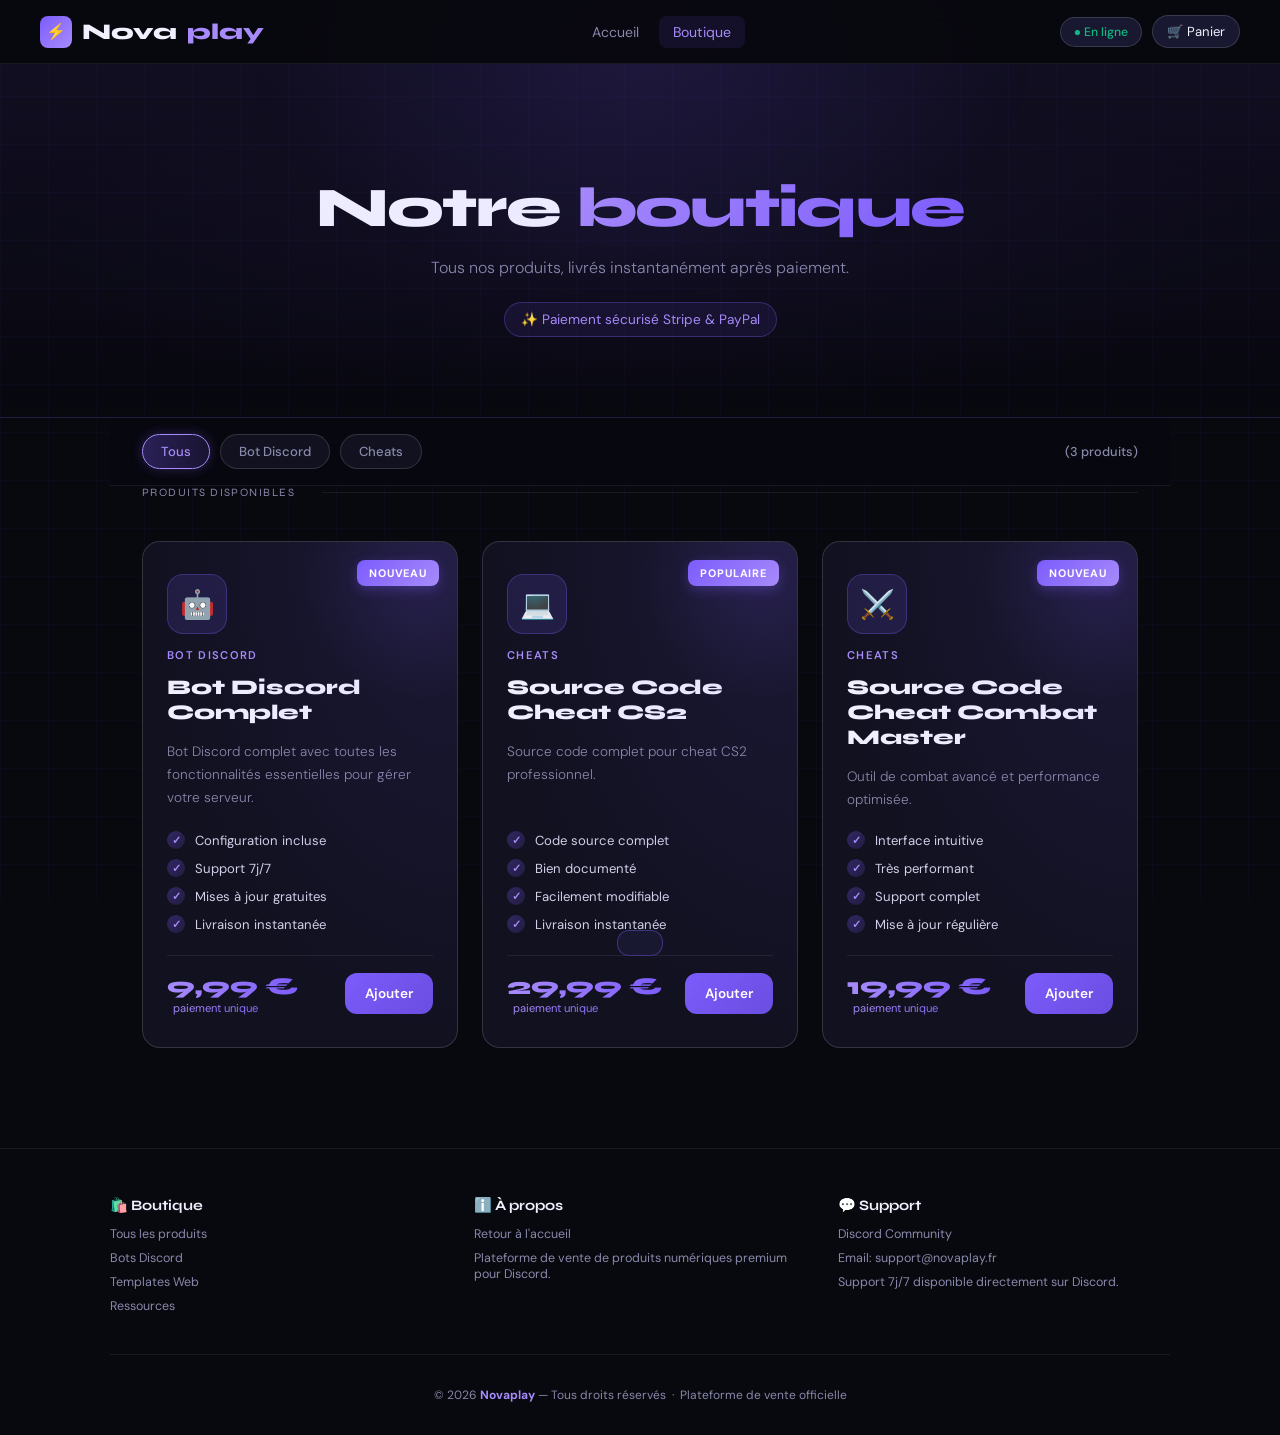
==== boutique.html @ 36837efa "Add files via upload" ====
<!DOCTYPE html>
<html lang="fr">
<head>
  <meta charset="UTF-8">
  <meta name="viewport" content="width=device-width, initial-scale=1.0">
  <title>Novaplay — Boutique</title>
  <link href="https://fonts.googleapis.com/css2?family=Syne:wght@400;600;700;800&family=DM+Sans:wght@300;400;500&display=swap" rel="stylesheet">
  <link rel="stylesheet" href="css/style.css">
  <style>
    /* ── PAGE : BOUTIQUE ── */

    .shop-hero {
      position: relative; z-index: 1;
      text-align: center;
      padding: 110px 2rem 80px;
      background: linear-gradient(180deg, rgba(124,92,252,0.08) 0%, transparent 100%);
      border-bottom: 1px solid rgba(124,92,252,0.15);
    }
    .shop-hero::before {
      content: ''; position: absolute; inset: 0;
      background: radial-gradient(ellipse at center, rgba(124,92,252,0.05) 0%, transparent 70%);
      pointer-events: none;
    }
    .shop-hero h1 {
      font-family: 'Syne', sans-serif; font-weight: 800;
      font-size: clamp(2.2rem, 5vw, 3.5rem);
      letter-spacing: -0.03em; margin-bottom: 16px;
      animation: fadeInDown 0.8s ease-out;
    }
    .shop-hero h1 span {
      background: linear-gradient(120deg, #a78bfa 0%, #7c5cfc 50%, #a78bfa 100%);
      -webkit-background-clip: text; -webkit-text-fill-color: transparent;
      background-clip: text;
      background-size: 200% 200%;
      animation: gradientShift 3s ease infinite;
    }
    @keyframes gradientShift {
      0%, 100% { background-position: 0% 50%; }
      50% { background-position: 100% 50%; }
    }
    .shop-hero p { color: var(--muted); font-size: 1rem; font-weight: 300; margin-bottom: 12px; animation: fadeInUp 0.8s ease-out 0.1s backwards; }
    .shop-hero-info {
      font-size: 0.85rem; color: var(--accent2);
      margin-top: 12px; display: inline-block;
      background: rgba(124,92,252,0.1); border: 1px solid rgba(124,92,252,0.3);
      border-radius: 20px; padding: 8px 16px;
      animation: fadeInUp 0.8s ease-out 0.2s backwards;
    }

    /* Filtres */
    .filters {
      position: sticky; top: 64px; z-index: 50;
      max-width: 1060px; margin: 0 auto;
      padding: 16px 2rem;
      display: flex; flex-wrap: wrap; gap: 10px; align-items: center;
      background: rgba(8,8,15,0.8);
      backdrop-filter: blur(12px);
      border-bottom: 1px solid var(--border);
    }
    .filter-btn {
      background: var(--surface); border: 1px solid var(--border2);
      border-radius: 24px; padding: 8px 18px;
      font-size: 0.82rem; font-weight: 500; color: var(--muted);
      cursor: pointer;
      transition: all 0.3s cubic-bezier(0.4, 0, 0.2, 1);
      font-family: 'DM Sans', sans-serif;
      position: relative; overflow: hidden;
    }
    .filter-btn::before {
      content: ''; position: absolute; inset: 0;
      background: linear-gradient(90deg, transparent, rgba(255,255,255,0.1), transparent);
      transform: translateX(-100%);
    }
    .filter-btn:hover::before { transform: translateX(100%); transition: 0.5s; }
    .filter-btn:hover {
      background: rgba(124,92,252,0.2);
      border-color: rgba(124,92,252,0.6);
      color: var(--accent2);
      transform: translateY(-2px);
    }
    .filter-btn.active {
      background: linear-gradient(90deg, rgba(124,92,252,0.3), rgba(124,92,252,0.15));
      border-color: var(--accent2);
      color: var(--accent2);
      box-shadow: 0 0 12px rgba(124,92,252,0.3);
    }
    .filter-spacer { flex: 1; }
    #product-count { font-size: 0.8rem; color: var(--muted); font-weight: 500; }

    /* Grille produits */
    .shop-wrap {
      position: relative; z-index: 1;
      max-width: 1060px; margin: 0 auto;
      padding: 0 2rem 100px;
    }
    .product-grid {
      display: grid;
      grid-template-columns: repeat(auto-fill, minmax(310px, 1fr));
      gap: 24px;
      padding-top: 20px;
    }

    /* Carte produit */
    .pcard {
      position: relative; overflow: hidden;
      background: var(--surface); border: 1px solid var(--border2);
      border-radius: 18px; padding: 2rem 1.5rem;
      display: flex; flex-direction: column; gap: 14px;
      transition: all 0.4s cubic-bezier(0.4, 0, 0.2, 1);
      animation: fadeInScale 0.6s ease-out backwards;
    }
    .pcard:nth-child(1) { animation-delay: 0.05s; }
    .pcard:nth-child(2) { animation-delay: 0.1s; }
    .pcard:nth-child(3) { animation-delay: 0.15s; }
    .pcard:hover {
      border-color: rgba(124,92,252,0.7);
      transform: translateY(-8px);
      box-shadow: 0 20px 40px rgba(124,92,252,0.15);
    }
    .pcard::before {
      content: ''; position: absolute; inset: 0;
      background: radial-gradient(ellipse at top right, rgba(124,92,252,0.1) 0%, transparent 70%);
      pointer-events: none;
    }

    .pcard-glow {
      position: absolute; top: -80px; right: -80px;
      width: 240px; height: 240px; border-radius: 50%;
      background: radial-gradient(ellipse, rgba(124,92,252,0.12) 0%, transparent 70%);
      pointer-events: none;
      transition: all 0.4s ease;
    }
    .pcard:hover .pcard-glow {
      top: -40px; right: -40px;
      background: radial-gradient(ellipse, rgba(124,92,252,0.2) 0%, transparent 70%);
    }

    .pcard-badge {
      position: absolute; top: 18px; right: 18px;
      background: linear-gradient(135deg, var(--accent), #a78bfa);
      border-radius: 8px; padding: 6px 12px;
      font-size: 0.68rem; font-weight: 700;
      letter-spacing: 0.08em; text-transform: uppercase; color: #fff;
      box-shadow: 0 4px 12px rgba(124,92,252,0.3);
      animation: bounce 0.6s ease-out;
    }
    @keyframes bounce {
      0% { transform: scale(0) rotate(-45deg); }
      50% { transform: scale(1.1); }
      100% { transform: scale(1) rotate(0); }
    }

    .pcard-icon {
      width: 60px; height: 60px; border-radius: 16px;
      background: rgba(124,92,252,0.15); border: 1.5px solid rgba(124,92,252,0.3);
      display: flex; align-items: center; justify-content: center; font-size: 28px;
      transition: all 0.3s ease;
    }
    .pcard:hover .pcard-icon {
      background: rgba(124,92,252,0.25);
      border-color: rgba(124,92,252,0.5);
      transform: scale(1.1) rotate(5deg);
    }

    .pcard-cat {
      font-size: 0.7rem; color: var(--accent2); text-transform: uppercase;
      letter-spacing: 0.12em; font-weight: 600;
    }
    .pcard-name {
      font-family: 'Syne', sans-serif; font-weight: 800; font-size: 1.3rem;
      line-height: 1.2; color: var(--text);
    }
    .pcard-desc {
      font-size: 0.85rem; color: var(--muted); line-height: 1.7;
      font-weight: 300; flex: 1;
    }

    .pcard-features {
      display: flex; flex-direction: column; gap: 10px;
      margin-top: 6px;
    }
    .pcard-feat {
      display: flex; align-items: center; gap: 10px;
      font-size: 0.82rem; color: #d0d0e8;
      transition: transform 0.2s ease;
    }
    .pcard:hover .pcard-feat {
      transform: translateX(4px);
    }
    .pcard-feat::before {
      content: '✓'; width: 18px; height: 18px;
      border-radius: 50%;
      background: linear-gradient(135deg, rgba(124,92,252,0.3), rgba(124,92,252,0.15));
      display: flex; align-items: center; justify-content: center;
      flex-shrink: 0; font-size: 0.7rem; color: var(--accent2); font-weight: bold;
    }

    .pcard-bottom {
      display: flex; align-items: center; justify-content: space-between;
      margin-top: 8px; padding-top: 16px; border-top: 1px solid var(--border);
    }
    .pcard-price {
      font-family: 'Syne', sans-serif; font-weight: 800; font-size: 1.5rem;
      background: linear-gradient(90deg, #a78bfa, #7c5cfc);
      -webkit-background-clip: text; -webkit-text-fill-color: transparent;
      background-clip: text;
    }
    .pcard-price small {
      font-size: 0.7rem; color: var(--muted);
      font-weight: 400; font-family: 'DM Sans', sans-serif; margin-left: 6px;
      display: block;
    }

    .btn-add {
      background: linear-gradient(135deg, var(--accent), #6a4de0);
      color: #fff; border: none;
      border-radius: 12px; padding: 12px 20px;
      font-size: 0.85rem; font-weight: 600;
      font-family: 'DM Sans', sans-serif;
      cursor: pointer;
      transition: all 0.3s cubic-bezier(0.4, 0, 0.2, 1);
      position: relative; overflow: hidden;
    }
    .btn-add::before {
      content: ''; position: absolute; inset: 0;
      background: linear-gradient(90deg, transparent, rgba(255,255,255,0.2), transparent);
      transform: translateX(-100%);
    }
    .btn-add:hover::before { transform: translateX(100%); transition: 0.5s; }
    .btn-add:hover {
      background: linear-gradient(135deg, #6a4de0, var(--accent));
      transform: translateY(-2px);
      box-shadow: 0 8px 20px rgba(124,92,252,0.4);
    }
    .btn-add:active { transform: translateY(0) scale(0.98); }

    /* Vide */
    .empty-state {
      text-align: center; padding: 80px 20px;
      color: var(--muted); font-size: 0.95rem; grid-column: 1/-1;
    }
    .empty-state .big {
      font-size: 4rem; margin-bottom: 16px;
      animation: bounce 1s ease infinite;
    }

    @keyframes fadeInDown {
      from { opacity: 0; transform: translateY(-20px); }
      to { opacity: 1; transform: translateY(0); }
    }
    @keyframes fadeInUp {
      from { opacity: 0; transform: translateY(20px); }
      to { opacity: 1; transform: translateY(0); }
    }
    @keyframes fadeInScale {
      from { opacity: 0; transform: scale(0.9); }
      to { opacity: 1; transform: scale(1); }
    }

    @media (max-width: 640px) {
      .product-grid { grid-template-columns: 1fr; gap: 18px; }
      .filter-spacer { display: none; }
      .pcard { padding: 1.5rem; }
      .shop-hero { padding: 70px 1.5rem 50px; }
      .filters { padding: 12px 1.5rem; }
    }
  </style>
  </style>
</head>
<body>

<div class="bg-grid"></div>
<div class="bg-glow"></div>

<!-- ── Navigation ── -->
<nav>
  <a href="index.html" class="logo">
    <div class="logo-icon">⚡</div>
    Nova<em>play</em>
  </a>
  <div class="nav-links">
    <a href="index.html" class="nav-link">Accueil</a>
    <a href="boutique.html" class="nav-link active">Boutique</a>
  </div>
  <div class="nav-right">
    <div class="badge-online"><strong>● En ligne</strong></div>
    <button id="cart-btn" onclick="openDrawer()">🛒 Panier <span id="cart-count">0</span></button>
  </div>
</nav>

<!-- ── Hero boutique ── -->
<section class="shop-hero">
  <h1>Notre <span>boutique</span></h1>
  <p>Tous nos produits, livrés instantanément après paiement.</p>
  <div class="shop-hero-info">✨ Paiement sécurisé Stripe & PayPal</div>
</section>

<!-- ── Filtres ── -->
<div class="filters" id="filters-bar">
  <!-- généré par JS -->
</div>

<!-- ── Grille ── -->
<div class="shop-wrap">
  <div class="section-label">Produits disponibles &nbsp;<span id="product-count"></span></div>
  <div class="product-grid" id="product-grid">
    <!-- généré par JS -->
  </div>
</div>

<footer>
  <div class="footer-content">
    <div class="footer-col">
      <h3>🛍️ Boutique</h3>
      <a href="boutique.html">Tous les produits</a>
      <a href="boutique.html#bot-discord">Bots Discord</a>
      <a href="boutique.html">Templates Web</a>
      <a href="boutique.html">Ressources</a>
    </div>
    <div class="footer-col">
      <h3>ℹ️ À propos</h3>
      <a href="index.html">Retour à l'accueil</a>
      <p>Plateforme de vente de produits numériques premium pour Discord.</p>
    </div>
    <div class="footer-col">
      <h3>💬 Support</h3>
      <a href="https://discord.gg/2RXvXqWHbt" target="_blank">Discord Community</a>
      <a href="#">Email: support@novaplay.fr</a>
      <p>Support 7j/7 disponible directement sur Discord.</p>
    </div>
  </div>
  <div class="footer-bottom">
    © 2026 <strong>Novaplay</strong> — Tous droits réservés &nbsp;·&nbsp; Plateforme de vente officielle
  </div>
</footer>

<!-- ── Panier (drawer) ── -->
<div class="drawer-overlay" id="overlay" onclick="closeDrawer()"></div>
<div class="drawer" id="drawer">
  <div class="drawer-head">
    <h2>🛒 Mon panier</h2>
    <button class="drawer-close" onclick="closeDrawer()">✕</button>
  </div>
  <div class="drawer-items" id="drawer-items"></div>
  <div class="drawer-footer" id="drawer-footer" style="display:none">
    <div class="drawer-total"><span>Total</span><strong id="total-price">0,00 €</strong></div>
    <button class="btn-stripe" id="btn-stripe">💳 Payer avec Stripe</button>
    <div class="or-sep">ou</div>
    <button class="btn-paypal" id="btn-paypal">🅿️ Payer avec PayPal</button>
    <div class="secure-note">🔒 Paiement 100 % sécurisé</div>
  </div>
</div>

<div class="toast" id="toast"></div>

<script src="js/products.js"></script>
<script src="js/cart.js"></script>
<script>
  /* ── Filtres & rendu de la grille ── */
  let activeFilter = "Tous";

  function buildFilters() {
    const cats = ["Tous", ...new Set(PRODUCTS.map(p => p.cat))];
    const bar  = document.getElementById("filters-bar");
    bar.innerHTML = cats.map(c =>
      `<button class="filter-btn${c === activeFilter ? ' active' : ''}" onclick="setFilter('${c}')">${c}</button>`
    ).join("") + `<div class="filter-spacer"></div><span id="product-count"></span>`;
    updateCount();
  }

  function setFilter(cat) {
    activeFilter = cat;
    buildFilters();
    renderGrid();
  }

  function updateCount() {
    const list = activeFilter === "Tous" ? PRODUCTS : PRODUCTS.filter(p => p.cat === activeFilter);
    const el = document.getElementById("product-count");
    if (el) el.textContent = "(" + list.length + " produit" + (list.length > 1 ? "s" : "") + ")";
  }

  function renderGrid() {
    const list = activeFilter === "Tous" ? PRODUCTS : PRODUCTS.filter(p => p.cat === activeFilter);
    const grid = document.getElementById("product-grid");

    if (list.length === 0) {
      grid.innerHTML = `<div class="empty-state"><div class="big">📦</div>Aucun produit dans cette catégorie.</div>`;
      return;
    }

    grid.innerHTML = list.map(p => `
      <div class="pcard">
        <div class="pcard-glow"></div>
        ${p.badge ? `<div class="pcard-badge">${p.badge}</div>` : ""}
        <div class="pcard-icon">${p.icon}</div>
        <div class="pcard-cat">${p.cat}</div>
        <div class="pcard-name">${p.name}</div>
        <div class="pcard-desc">${p.desc}</div>
        <div class="pcard-features">
          ${p.features.map(f => `<div class="pcard-feat">${f}</div>`).join("")}
        </div>
        <div class="pcard-bottom">
          <div class="pcard-price">${p.price.toFixed(2).replace(".", ",")} €<small>paiement unique</small></div>
          <button class="btn-add" onclick="addToCart('${p.id}')">Ajouter</button>
        </div>
      </div>
    `).join("");
  }

  /* Init */
  buildFilters();
  renderGrid();
</script>
</body>
</html>
---- css/style.css ----
/* ═══════════════════════════════════════
   NOVAPLAY — Styles globaux
   ═══════════════════════════════════════ */

*, *::before, *::after { box-sizing: border-box; margin: 0; padding: 0; }

:root {
  --bg:       #08080f;
  --surface:  #111120;
  --surface2: #181830;
  --border:   rgba(255,255,255,0.07);
  --border2:  rgba(255,255,255,0.14);
  --text:     #f0f0ff;
  --muted:    #8888aa;
  --accent:   #7c5cfc;
  --accent2:  #a78bfa;
  --success:  #10b981;
  --danger:   #f87171;
}

html { scroll-behavior: smooth; }

body {
  font-family: 'DM Sans', sans-serif;
  background: var(--bg);
  color: var(--text);
  min-height: 100vh;
  overflow-x: hidden;
}

/* ── Arrière-plan décoratif ── */
.bg-grid {
  position: fixed; inset: 0; z-index: 0; pointer-events: none;
  background-image:
    linear-gradient(rgba(124,92,252,0.04) 1px, transparent 1px),
    linear-gradient(90deg, rgba(124,92,252,0.04) 1px, transparent 1px);
  background-size: 48px 48px;
}
.bg-glow {
  position: fixed; top: -200px; left: 50%; transform: translateX(-50%);
  width: 800px; height: 500px; border-radius: 50%;
  background: radial-gradient(ellipse, rgba(124,92,252,0.13) 0%, transparent 70%);
  pointer-events: none; z-index: 0;
}

/* ── Navigation ── */
nav {
  position: sticky; top: 0; z-index: 100;
  display: flex; align-items: center; justify-content: space-between;
  padding: 0 2.5rem; height: 64px;
  background: rgba(8,8,15,0.9);
  backdrop-filter: blur(14px);
  border-bottom: 1px solid var(--border);
}
.logo {
  display: flex; align-items: center; gap: 10px;
  font-family: 'Syne', sans-serif; font-weight: 800; font-size: 1.4rem;
  color: var(--text); text-decoration: none;
}
.logo-icon {
  width: 32px; height: 32px; border-radius: 8px;
  background: linear-gradient(135deg, var(--accent), #a78bfa);
  display: flex; align-items: center; justify-content: center; font-size: 16px;
}
.logo em { font-style: normal; color: var(--accent2); }

.nav-links {
  display: flex; align-items: center; gap: 6px;
}
.nav-link {
  color: var(--muted); text-decoration: none; font-size: 0.88rem;
  padding: 7px 14px; border-radius: 8px; transition: color 0.2s, background 0.2s;
}
.nav-link:hover { color: var(--text); background: var(--surface2); }
.nav-link.active { color: var(--accent2); background: rgba(124,92,252,0.1); }

.nav-right { display: flex; align-items: center; gap: 10px; }

.badge-online {
  background: var(--surface2); border: 1px solid var(--border2);
  border-radius: 20px; padding: 6px 13px;
  font-size: 0.76rem; color: var(--muted);
}
.badge-online strong { color: var(--success); font-weight: 500; }

#cart-btn {
  background: var(--surface2); border: 1px solid var(--border2);
  border-radius: 20px; padding: 7px 14px;
  font-size: 0.82rem; color: var(--text); cursor: pointer;
  display: flex; align-items: center; gap: 7px;
  transition: border-color 0.2s;
  font-family: 'DM Sans', sans-serif;
}
#cart-btn:hover { border-color: var(--accent); }
#cart-count {
  background: var(--accent); color: #fff;
  border-radius: 10px; padding: 1px 7px;
  font-size: 0.7rem; font-weight: 600; display: none;
}

/* ── Sections ── */
.section-wrap {
  position: relative; z-index: 1;
  max-width: 1060px; margin: 0 auto;
  padding: 0 2rem;
}

.section-label {
  font-family: 'Syne', sans-serif; font-size: 0.7rem;
  text-transform: uppercase; letter-spacing: 0.13em; color: var(--muted);
  margin-bottom: 22px;
  display: flex; align-items: center; gap: 10px;
}
.section-label::after { content: ''; flex: 1; height: 1px; background: var(--border); }

/* ── Boutons ── */
.btn {
  display: inline-flex; align-items: center; gap: 8px;
  padding: 11px 24px; border-radius: 10px; border: none;
  font-family: 'DM Sans', sans-serif; font-size: 0.9rem; font-weight: 500;
  cursor: pointer; text-decoration: none; transition: all 0.2s;
}
.btn-primary { background: var(--accent); color: #fff; }
.btn-primary:hover { background: #6a4de0; transform: translateY(-1px); }
.btn-secondary { background: var(--surface2); color: var(--text); border: 1px solid var(--border2); }
.btn-secondary:hover { border-color: var(--accent2); color: var(--accent2); }

/* ── Panier (drawer) ── */
.drawer-overlay {
  display: none; position: fixed; inset: 0;
  background: rgba(0,0,0,0.6); z-index: 300; backdrop-filter: blur(4px);
}
.drawer-overlay.open { display: block; }

.drawer {
  position: fixed; top: 0; right: 0; bottom: 0;
  width: 360px; max-width: 96vw;
  background: var(--surface); border-left: 1px solid var(--border2);
  z-index: 301; display: flex; flex-direction: column;
  transform: translateX(100%); transition: transform 0.3s ease;
}
.drawer.open { transform: translateX(0); }

.drawer-head {
  display: flex; align-items: center; justify-content: space-between;
  padding: 1.25rem 1.5rem; border-bottom: 1px solid var(--border);
}
.drawer-head h2 { font-family: 'Syne', sans-serif; font-weight: 700; font-size: 1.1rem; }

.drawer-close {
  background: none; border: 1px solid var(--border2); color: var(--muted);
  border-radius: 8px; padding: 6px 11px; cursor: pointer; font-size: 1rem;
  transition: color 0.2s;
}
.drawer-close:hover { color: var(--text); }

.drawer-items {
  flex: 1; overflow-y: auto; padding: 1.25rem 1.5rem;
  display: flex; flex-direction: column; gap: 12px;
}

.cart-item {
  background: var(--surface2); border: 1px solid var(--border);
  border-radius: 12px; padding: 12px 14px;
  display: flex; align-items: center; gap: 12px;
}
.ci-icon { font-size: 22px; flex-shrink: 0; }
.ci-info { flex: 1; }
.ci-name { font-size: 0.88rem; font-weight: 500; margin-bottom: 2px; }
.ci-price { font-size: 0.8rem; color: var(--accent2); font-weight: 500; }
.ci-remove {
  background: none; border: none; color: var(--muted);
  cursor: pointer; font-size: 1rem; padding: 4px; border-radius: 6px;
  transition: color 0.2s;
}
.ci-remove:hover { color: var(--danger); }

.drawer-empty { text-align: center; color: var(--muted); font-size: 0.88rem; padding: 3rem 0; }
.drawer-empty .big { font-size: 2.5rem; margin-bottom: 12px; }

.drawer-footer {
  padding: 1.25rem 1.5rem; border-top: 1px solid var(--border);
  display: flex; flex-direction: column; gap: 10px;
}
.drawer-total { display: flex; justify-content: space-between; align-items: center; }
.drawer-total span { color: var(--muted); font-size: 0.88rem; }
.drawer-total strong { font-family: 'Syne', sans-serif; font-size: 1.3rem; }

.btn-stripe {
  display: flex; align-items: center; justify-content: center; gap: 8px;
  width: 100%; padding: 12px; border-radius: 10px; border: none;
  background: #635bff; color: #fff;
  font-family: 'DM Sans', sans-serif; font-size: 0.9rem; font-weight: 500;
  cursor: pointer; transition: background 0.2s;
}
.btn-stripe:hover { background: #5146e5; }

.btn-paypal {
  display: flex; align-items: center; justify-content: center; gap: 8px;
  width: 100%; padding: 12px; border-radius: 10px; border: none;
  background: #ffc439; color: #003087;
  font-family: 'DM Sans', sans-serif; font-size: 0.9rem; font-weight: 600;
  cursor: pointer; transition: background 0.2s;
}
.btn-paypal:hover { background: #f0b62a; }

.or-sep {
  display: flex; align-items: center; gap: 8px;
  font-size: 0.72rem; color: var(--muted);
}
.or-sep::before, .or-sep::after { content: ''; flex: 1; height: 1px; background: var(--border); }

.secure-note {
  display: flex; align-items: center; justify-content: center;
  gap: 6px; font-size: 0.72rem; color: var(--muted);
}

/* ── Toast ── */
.toast {
  position: fixed; bottom: 24px; left: 50%;
  transform: translateX(-50%) translateY(80px);
  background: var(--surface2); border: 1px solid rgba(124,92,252,0.4);
  border-radius: 12px; padding: 12px 22px;
  font-size: 0.85rem; color: var(--text);
  z-index: 500; transition: transform 0.3s; white-space: nowrap;
}
.toast.show { transform: translateX(-50%) translateY(0); }

/* ── Footer ── */
footer {
  position: relative; z-index: 1;
  border-top: 1px solid var(--border);
  padding: 48px 2rem 32px;
  font-size: 0.78rem; color: var(--muted);
}
.footer-content {
  max-width: 1060px; margin: 0 auto;
  display: grid; grid-template-columns: repeat(auto-fit, minmax(200px, 1fr));
  gap: 32px; margin-bottom: 32px; padding-bottom: 32px; border-bottom: 1px solid var(--border);
}
.footer-col h3 {
  font-family: 'Syne', sans-serif; font-weight: 700;
  color: var(--text); margin-bottom: 12px; font-size: 0.9rem;
}
.footer-col a, .footer-col p {
  display: block; margin: 8px 0;
  color: var(--muted); text-decoration: none; transition: color 0.2s;
}
.footer-col a:hover { color: var(--accent2); }
.footer-bottom {
  text-align: center; max-width: 1060px; margin: 0 auto;
  color: var(--muted); font-size: 0.75rem;
}
footer strong { color: var(--accent2); }

/* ── Pulse ── */
.pulse {
  width: 7px; height: 7px; border-radius: 50%; background: var(--success);
  animation: pulse 2s infinite; display: inline-block;
}
@keyframes pulse {
  0%, 100% { opacity: 1; transform: scale(1); }
  50%       { opacity: .5; transform: scale(1.5); }
}

/* ── Animations ── */
.feature-card {
  animation: slideUp 0.6s ease-out backwards;
}
.feature-card:nth-child(1) { animation-delay: 0.1s; }
.feature-card:nth-child(2) { animation-delay: 0.2s; }
.feature-card:nth-child(3) { animation-delay: 0.3s; }
.feature-card:nth-child(4) { animation-delay: 0.4s; }

.popular-card {
  animation: fadeInScale 0.6s ease-out backwards;
}
.popular-card:nth-child(1) { animation-delay: 0.1s; }
.popular-card:nth-child(2) { animation-delay: 0.2s; }
.popular-card:nth-child(3) { animation-delay: 0.3s; }

.pcard {
  animation: fadeInScale 0.6s ease-out backwards;
}

@keyframes slideUp {
  from { opacity: 0; transform: translateY(20px); }
  to { opacity: 1; transform: translateY(0); }
}

@keyframes fadeInScale {
  from { opacity: 0; transform: scale(0.95); }
  to { opacity: 1; transform: scale(1); }

/* ── Responsive ── */
@media (max-width: 700px) {
  nav { padding: 0 1.2rem; }
  .nav-links { display: none; }
  .badge-online { display: none; }
  .section-wrap { padding: 0 1.2rem; }
}
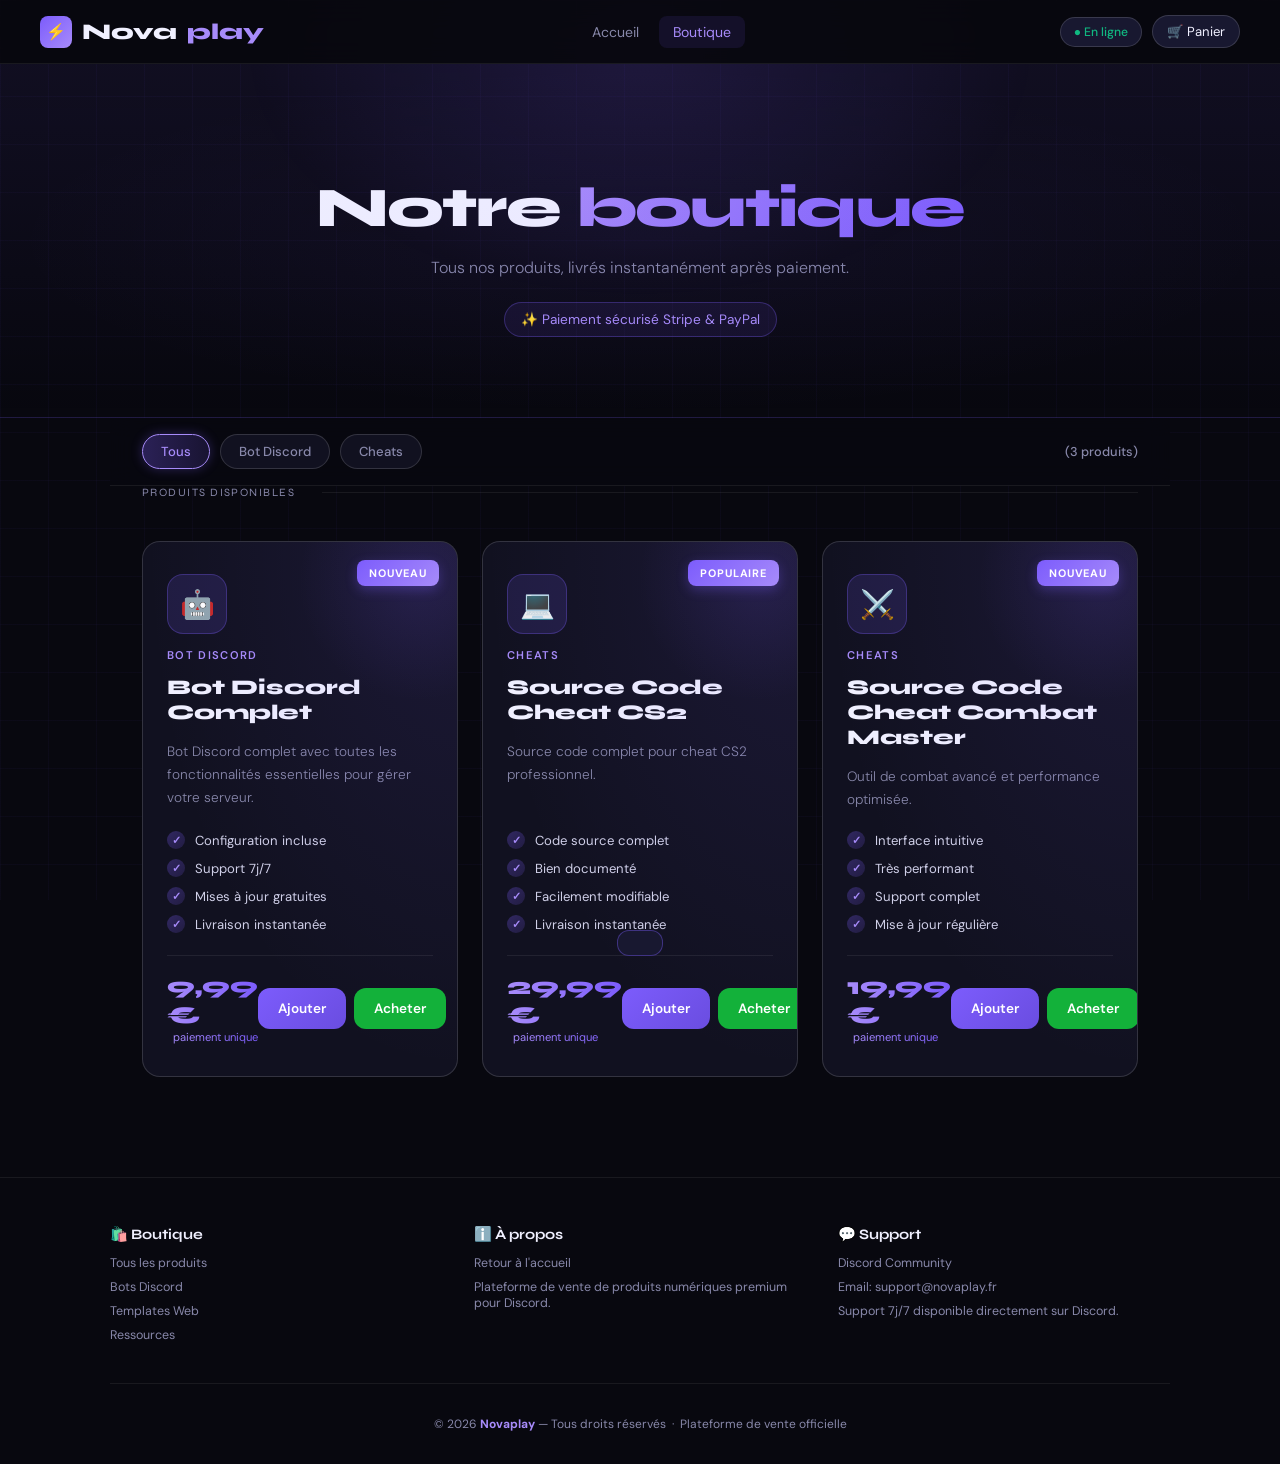
==== commit 30c113c7: "Update boutique.html" ====
--- a/boutique.html
+++ b/boutique.html
@@ -402,7 +402,10 @@
         </div>
         <div class="pcard-bottom">
           <div class="pcard-price">${p.price.toFixed(2).replace(".", ",")} €<small>paiement unique</small></div>
-          <button class="btn-add" onclick="addToCart('${p.id}')">Ajouter</button>
+          <div style="display:flex; gap:8px; align-items:center;">
+            <button class="btn-add" onclick="addToCart('${p.id}')">Ajouter</button>
+            <button class="btn-add" style="background: #13b13a;" onclick="buyNow('${p.id}')">Acheter</button>
+          </div>
         </div>
       </div>
     `).join("");
